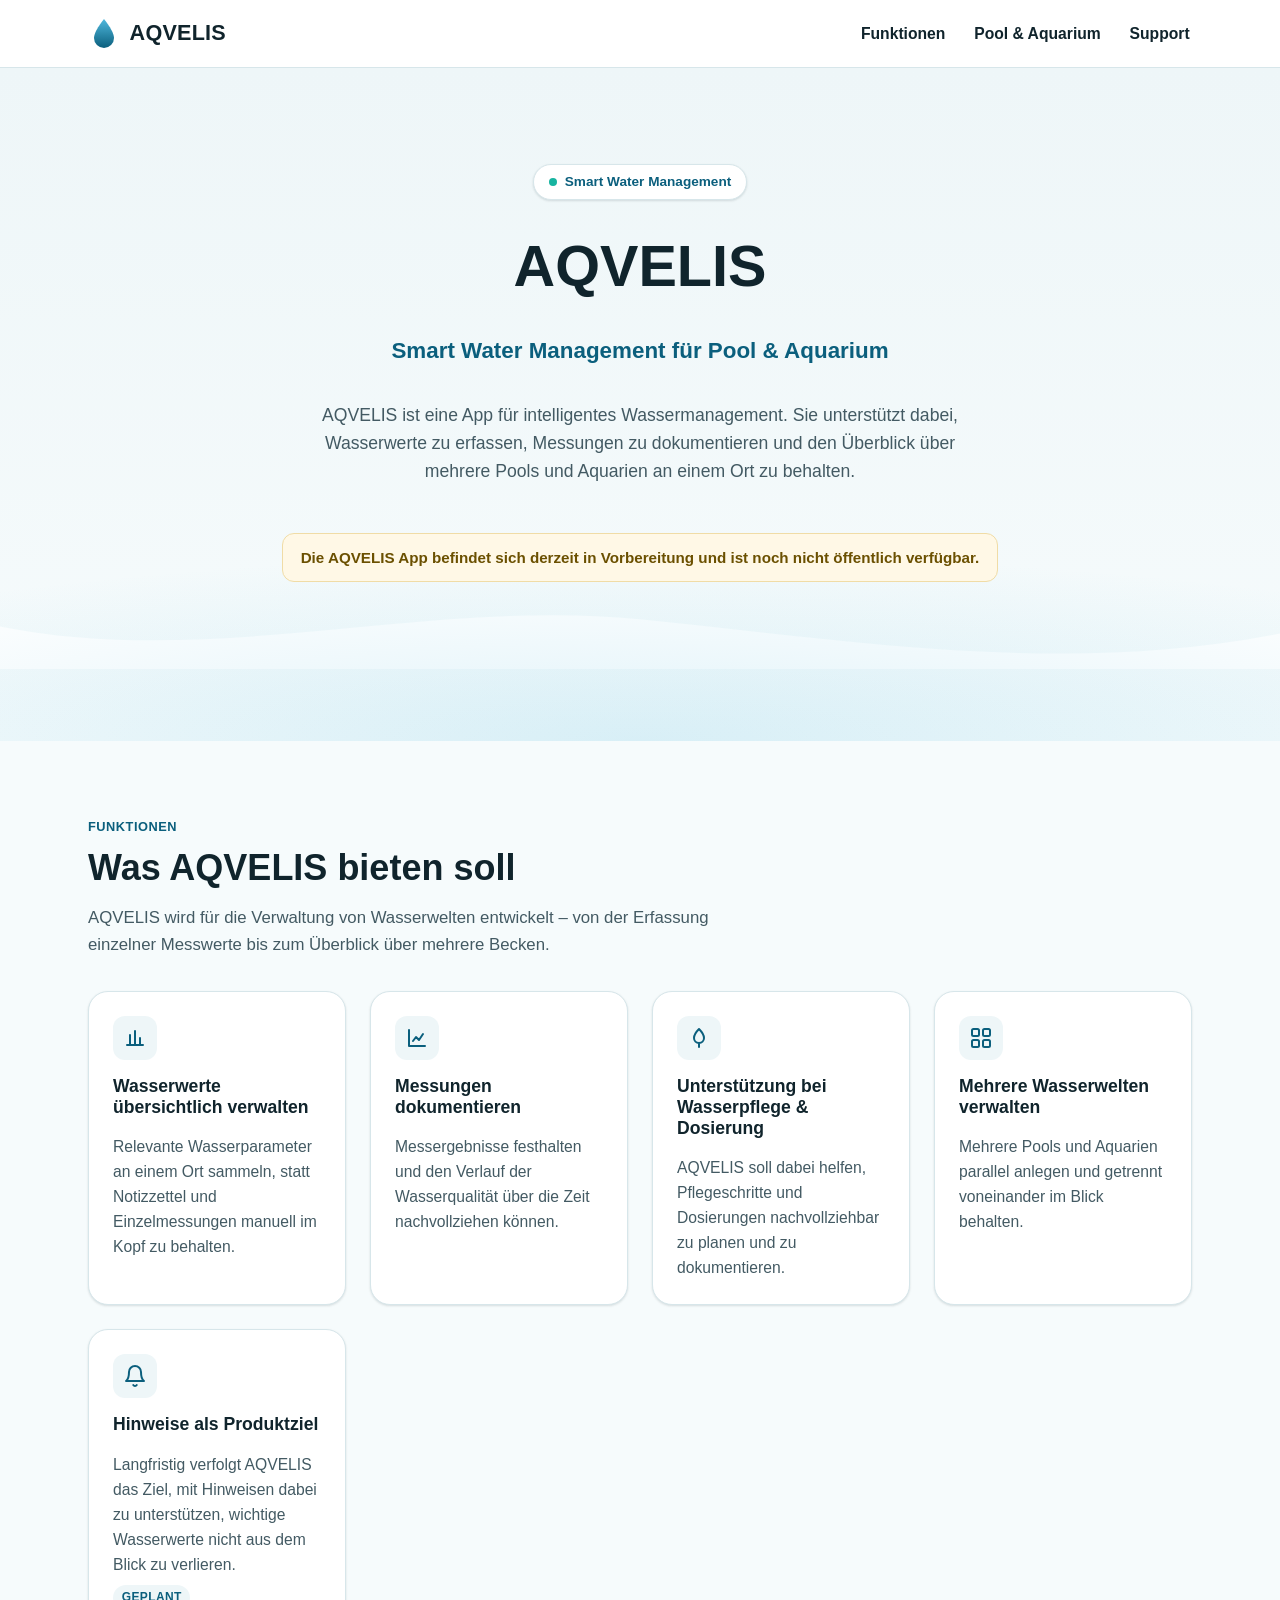
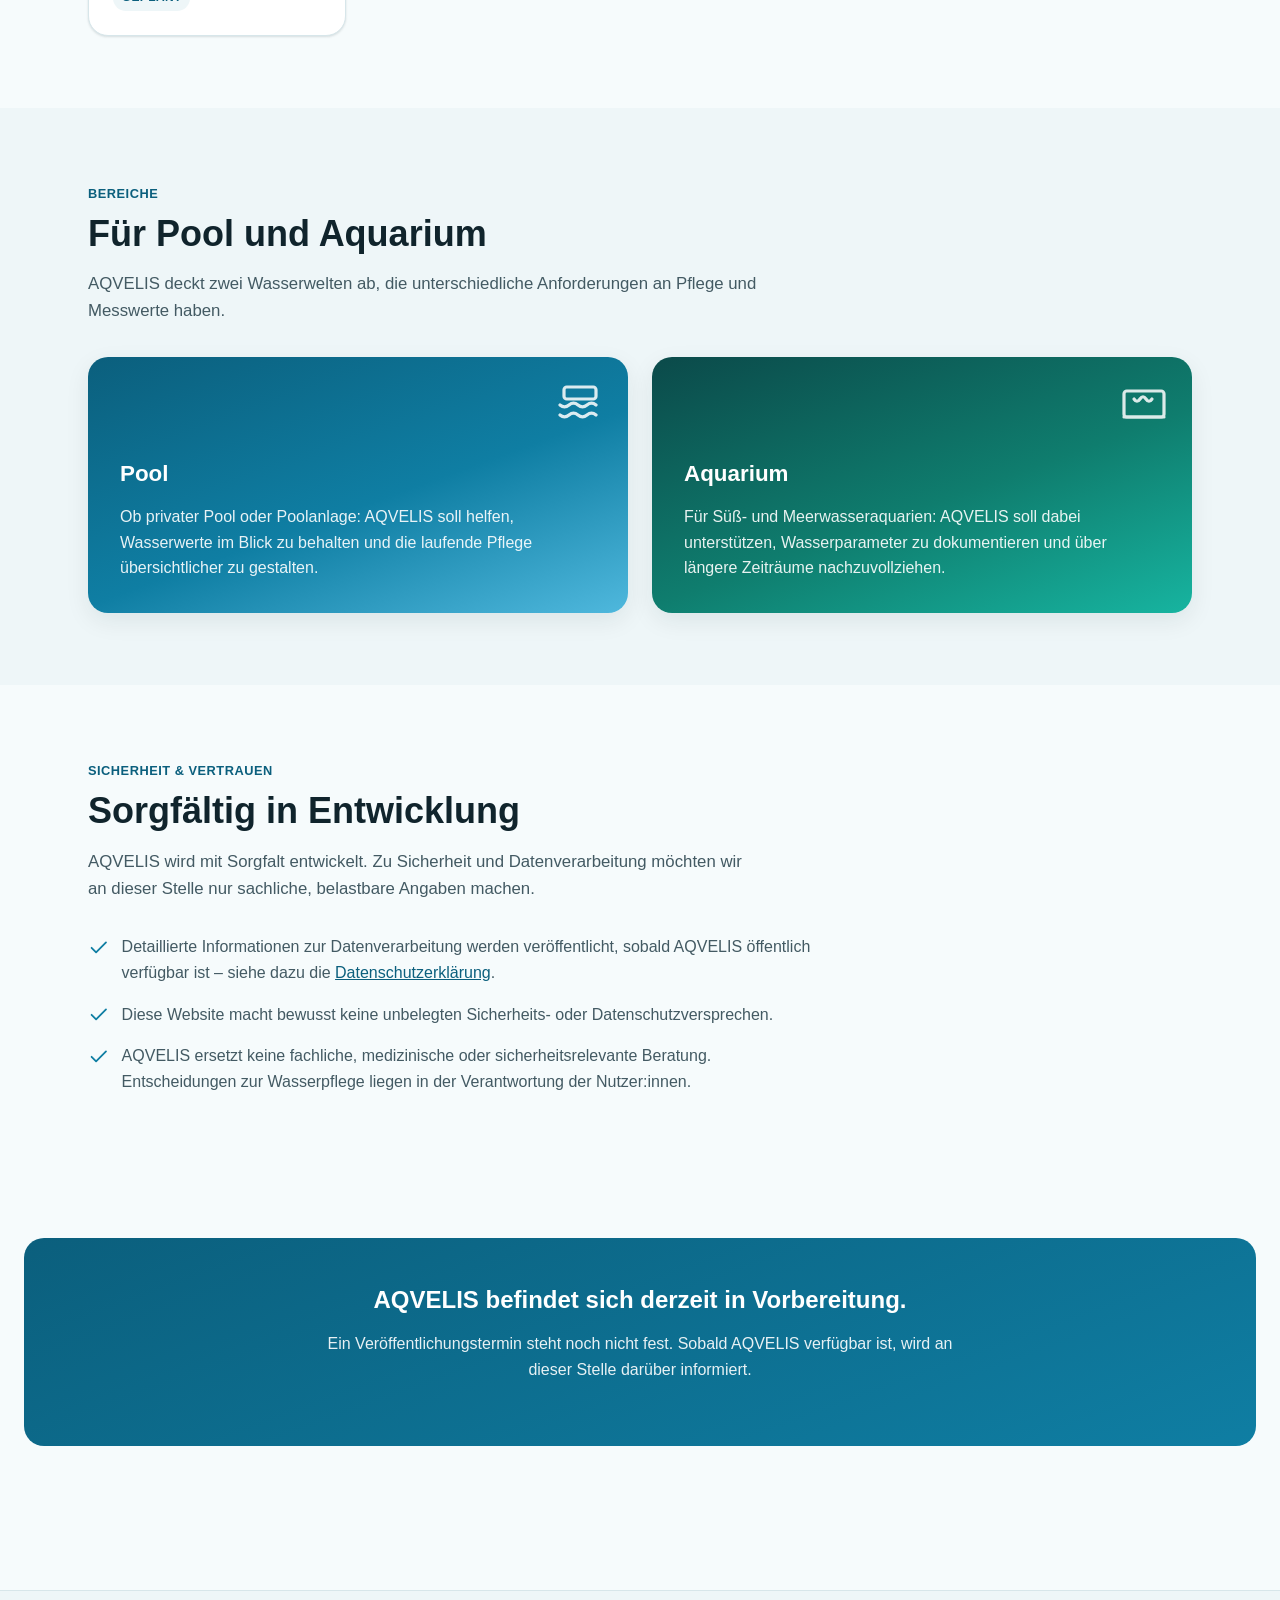
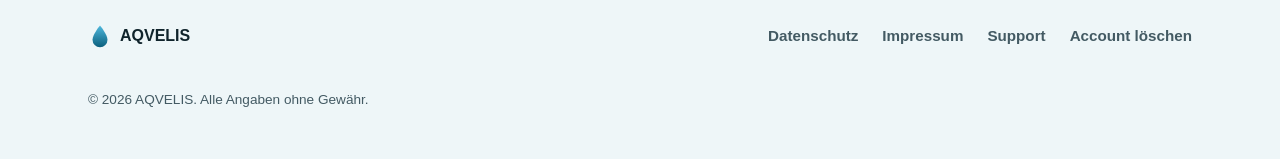
==== index.html @ fda68aaf "feat: prepare AQVELIS website for public release" ====
<!DOCTYPE html>
<html lang="de">
<head>
  <meta charset="UTF-8">
  <meta name="viewport" content="width=device-width, initial-scale=1">
  <title>AQVELIS – Smart Water Management für Pool &amp; Aquarium</title>
  <meta name="description" content="AQVELIS ist eine App für intelligentes Wassermanagement von Pools und Aquarien: Wasserwerte verwalten, Messungen dokumentieren und mehrere Wasserwelten im Blick behalten. Derzeit in Vorbereitung.">
  <link rel="icon" type="image/svg+xml" href="assets/img/favicon.svg">
  <link rel="stylesheet" href="assets/css/style.css">
</head>
<body>
  <a class="skip-link" href="#main">Zum Inhalt springen</a>

  <header class="site-header">
    <div class="container">
      <a class="brand" href="index.html">
        <svg class="brand-mark" viewBox="0 0 64 64" aria-hidden="true">
          <path d="M32 4 C32 4 12 28 12 42 a20 20 0 0 0 40 0 C52 28 32 4 32 4 Z" fill="url(#g1)"/>
          <defs>
            <linearGradient id="g1" x1="0" y1="0" x2="0" y2="1">
              <stop offset="0%" stop-color="#4fb8dd"/>
              <stop offset="100%" stop-color="#0b5f7d"/>
            </linearGradient>
          </defs>
        </svg>
        AQVELIS
      </a>
      <nav class="main-nav" aria-label="Hauptnavigation">
        <ul>
          <li><a href="index.html#funktionen">Funktionen</a></li>
          <li><a href="index.html#pool-aquarium">Pool &amp; Aquarium</a></li>
          <li><a href="support.html">Support</a></li>
        </ul>
      </nav>
    </div>
  </header>

  <main id="main">
    <!-- Hero -->
    <section class="hero">
      <div class="container">
        <span class="hero-eyebrow"><span class="dot" aria-hidden="true"></span>Smart Water Management</span>
        <h1>AQVELIS</h1>
        <p class="tagline">Smart Water Management für Pool &amp; Aquarium</p>
        <p class="lead">
          AQVELIS ist eine App für intelligentes Wassermanagement. Sie unterstützt dabei,
          Wasserwerte zu erfassen, Messungen zu dokumentieren und den Überblick über
          mehrere Pools und Aquarien an einem Ort zu behalten.
        </p>
        <p class="hero-status">
          Die AQVELIS App befindet sich derzeit in Vorbereitung und ist noch nicht
          öffentlich verfügbar.
        </p>
      </div>
      <svg class="wave-divider" viewBox="0 0 1440 80" preserveAspectRatio="none" aria-hidden="true">
        <path fill="currentColor" d="M0,32 C240,80 480,0 720,24 C960,48 1200,88 1440,40 L1440,80 L0,80 Z"></path>
      </svg>
    </section>

    <!-- Produktnutzen -->
    <section id="funktionen">
      <div class="container">
        <div class="section-heading">
          <span class="eyebrow">Funktionen</span>
          <h2>Was AQVELIS bieten soll</h2>
          <p>
            AQVELIS wird für die Verwaltung von Wasserwelten entwickelt – von der
            Erfassung einzelner Messwerte bis zum Überblick über mehrere Becken.
          </p>
        </div>
        <div class="feature-grid">
          <article class="card">
            <div class="icon" aria-hidden="true">
              <svg viewBox="0 0 24 24" fill="none" stroke="currentColor" stroke-width="2" stroke-linecap="round" stroke-linejoin="round">
                <path d="M4 19h16M7 19V9m5 10V5m5 14v-7"/>
              </svg>
            </div>
            <h3>Wasserwerte übersichtlich verwalten</h3>
            <p>Relevante Wasserparameter an einem Ort sammeln, statt Notizzettel und
              Einzelmessungen manuell im Kopf zu behalten.</p>
          </article>

          <article class="card">
            <div class="icon" aria-hidden="true">
              <svg viewBox="0 0 24 24" fill="none" stroke="currentColor" stroke-width="2" stroke-linecap="round" stroke-linejoin="round">
                <path d="M4 4v16h16"/>
                <path d="M8 15l3-4 3 3 4-6"/>
              </svg>
            </div>
            <h3>Messungen dokumentieren</h3>
            <p>Messergebnisse festhalten und den Verlauf der Wasserqualität über die
              Zeit nachvollziehen können.</p>
          </article>

          <article class="card">
            <div class="icon" aria-hidden="true">
              <svg viewBox="0 0 24 24" fill="none" stroke="currentColor" stroke-width="2" stroke-linecap="round" stroke-linejoin="round">
                <path d="M12 3c-3 3-5 6-5 9a5 5 0 0 0 10 0c0-3-2-6-5-9Z"/>
                <path d="M12 21v-3"/>
              </svg>
            </div>
            <h3>Unterstützung bei Wasserpflege &amp; Dosierung</h3>
            <p>AQVELIS soll dabei helfen, Pflegeschritte und Dosierungen nachvollziehbar
              zu planen und zu dokumentieren.</p>
          </article>

          <article class="card">
            <div class="icon" aria-hidden="true">
              <svg viewBox="0 0 24 24" fill="none" stroke="currentColor" stroke-width="2" stroke-linecap="round" stroke-linejoin="round">
                <rect x="3" y="3" width="7" height="7" rx="1.5"/>
                <rect x="14" y="3" width="7" height="7" rx="1.5"/>
                <rect x="3" y="14" width="7" height="7" rx="1.5"/>
                <rect x="14" y="14" width="7" height="7" rx="1.5"/>
              </svg>
            </div>
            <h3>Mehrere Wasserwelten verwalten</h3>
            <p>Mehrere Pools und Aquarien parallel anlegen und getrennt voneinander
              im Blick behalten.</p>
          </article>

          <article class="card">
            <div class="icon" aria-hidden="true">
              <svg viewBox="0 0 24 24" fill="none" stroke="currentColor" stroke-width="2" stroke-linecap="round" stroke-linejoin="round">
                <path d="M18 8a6 6 0 0 0-12 0c0 7-3 9-3 9h18s-3-2-3-9"/>
                <path d="M13.73 21a2 2 0 0 1-3.46 0"/>
              </svg>
            </div>
            <h3>Hinweise als Produktziel</h3>
            <p>Langfristig verfolgt AQVELIS das Ziel, mit Hinweisen dabei zu
              unterstützen, wichtige Wasserwerte nicht aus dem Blick zu verlieren.</p>
            <span class="badge">Geplant</span>
          </article>
        </div>
      </div>
    </section>

    <!-- Bereiche -->
    <section id="pool-aquarium" class="bg-alt">
      <div class="container">
        <div class="section-heading">
          <span class="eyebrow">Bereiche</span>
          <h2>Für Pool und Aquarium</h2>
          <p>AQVELIS deckt zwei Wasserwelten ab, die unterschiedliche Anforderungen an
            Pflege und Messwerte haben.</p>
        </div>
        <div class="areas-grid">
          <article class="area-card pool">
            <svg class="area-icon" viewBox="0 0 24 24" fill="none" stroke="#ffffff" stroke-width="1.6" stroke-linecap="round" stroke-linejoin="round" aria-hidden="true">
              <path d="M2 17c1.5 1.3 3 1.3 4.5 0s3-1.3 4.5 0 3 1.3 4.5 0 3-1.3 4.5 0"/>
              <path d="M2 12c1.5 1.3 3 1.3 4.5 0s3-1.3 4.5 0 3 1.3 4.5 0 3-1.3 4.5 0"/>
              <rect x="4" y="3" width="16" height="6" rx="1.4"/>
            </svg>
            <h3>Pool</h3>
            <p>
              Ob privater Pool oder Poolanlage: AQVELIS soll helfen, Wasserwerte im
              Blick zu behalten und die laufende Pflege übersichtlicher zu gestalten.
            </p>
          </article>

          <article class="area-card aquarium">
            <svg class="area-icon" viewBox="0 0 24 24" fill="none" stroke="#ffffff" stroke-width="1.6" stroke-linecap="round" stroke-linejoin="round" aria-hidden="true">
              <rect x="2" y="5" width="20" height="13" rx="1.4"/>
              <path d="M2 18h20"/>
              <path d="M7 9c1 1.5 2 1.5 3 0s2-1.5 3 0 2 1.5 3 0"/>
            </svg>
            <h3>Aquarium</h3>
            <p>
              Für Süß- und Meerwasseraquarien: AQVELIS soll dabei unterstützen,
              Wasserparameter zu dokumentieren und über längere Zeiträume
              nachzuvollziehen.
            </p>
          </article>
        </div>
      </div>
    </section>

    <!-- Sicherheit / Vertrauen -->
    <section>
      <div class="container">
        <div class="section-heading">
          <span class="eyebrow">Sicherheit &amp; Vertrauen</span>
          <h2>Sorgfältig in Entwicklung</h2>
          <p>AQVELIS wird mit Sorgfalt entwickelt. Zu Sicherheit und Datenverarbeitung
            möchten wir an dieser Stelle nur sachliche, belastbare Angaben machen.</p>
        </div>
        <ul class="trust-list">
          <li>
            <svg viewBox="0 0 24 24" fill="none" stroke="currentColor" stroke-width="2" stroke-linecap="round" stroke-linejoin="round" aria-hidden="true"><path d="M20 6L9 17l-5-5"/></svg>
            <span>Detaillierte Informationen zur Datenverarbeitung werden veröffentlicht, sobald AQVELIS öffentlich verfügbar ist – siehe dazu die <a href="datenschutz.html">Datenschutzerklärung</a>.</span>
          </li>
          <li>
            <svg viewBox="0 0 24 24" fill="none" stroke="currentColor" stroke-width="2" stroke-linecap="round" stroke-linejoin="round" aria-hidden="true"><path d="M20 6L9 17l-5-5"/></svg>
            <span>Diese Website macht bewusst keine unbelegten Sicherheits- oder Datenschutzversprechen.</span>
          </li>
          <li>
            <svg viewBox="0 0 24 24" fill="none" stroke="currentColor" stroke-width="2" stroke-linecap="round" stroke-linejoin="round" aria-hidden="true"><path d="M20 6L9 17l-5-5"/></svg>
            <span>AQVELIS ersetzt keine fachliche, medizinische oder sicherheitsrelevante Beratung. Entscheidungen zur Wasserpflege liegen in der Verantwortung der Nutzer:innen.</span>
          </li>
        </ul>
      </div>
    </section>

    <!-- CTA / Status -->
    <section>
      <div class="status-section">
        <h2>AQVELIS befindet sich derzeit in Vorbereitung.</h2>
        <p>
          Ein Veröffentlichungstermin steht noch nicht fest. Sobald AQVELIS verfügbar
          ist, wird an dieser Stelle darüber informiert.
        </p>
      </div>
    </section>
  </main>

  <footer class="site-footer">
    <div class="container">
      <div class="footer-brand">
        <svg class="brand-mark" viewBox="0 0 64 64" aria-hidden="true">
          <path d="M32 4 C32 4 12 28 12 42 a20 20 0 0 0 40 0 C52 28 32 4 32 4 Z" fill="url(#g2)"/>
          <defs>
            <linearGradient id="g2" x1="0" y1="0" x2="0" y2="1">
              <stop offset="0%" stop-color="#4fb8dd"/>
              <stop offset="100%" stop-color="#0b5f7d"/>
            </linearGradient>
          </defs>
        </svg>
        AQVELIS
      </div>
      <nav class="footer-nav" aria-label="Rechtliches">
        <ul>
          <li><a href="datenschutz.html">Datenschutz</a></li>
          <li><a href="impressum.html">Impressum</a></li>
          <li><a href="support.html">Support</a></li>
          <li><a href="account-loeschen.html">Account löschen</a></li>
        </ul>
      </nav>
      <p class="footer-meta">© 2026 AQVELIS. Alle Angaben ohne Gewähr.</p>
    </div>
  </footer>
</body>
</html>
---- assets/css/style.css ----
/* =========================================================
   AQVELIS – Stylesheet
   Statische Website, keine externen Abhaengigkeiten.
   ========================================================= */

:root {
  --color-bg: #f6fbfc;
  --color-surface: #ffffff;
  --color-surface-alt: #eef6f8;
  --color-text: #10242c;
  --color-text-muted: #435a63;
  --color-border: #d7e6ea;

  --color-primary: #0f7ea3;
  --color-primary-dark: #0b5f7d;
  --color-primary-light: #4fb8dd;
  --color-accent: #17b4a0;

  --color-focus: #0b5f7d;

  --font-base: -apple-system, BlinkMacSystemFont, "Segoe UI", Roboto, Helvetica,
    Arial, sans-serif, "Apple Color Emoji", "Segoe UI Emoji";

  --container-width: 72rem;
  --radius-md: 0.75rem;
  --radius-lg: 1.25rem;
  --space-1: 0.5rem;
  --space-2: 1rem;
  --space-3: 1.5rem;
  --space-4: 2rem;
  --space-5: 3rem;
  --space-6: 4.5rem;
  --space-7: 6rem;

  --shadow-sm: 0 1px 2px rgba(16, 36, 44, 0.06), 0 1px 3px rgba(16, 36, 44, 0.08);
  --shadow-md: 0 8px 24px rgba(16, 36, 44, 0.08);
}

/* ---------- Reset ---------- */
*,
*::before,
*::after {
  box-sizing: border-box;
}

html {
  scroll-behavior: smooth;
}

body {
  margin: 0;
  font-family: var(--font-base);
  color: var(--color-text);
  background-color: var(--color-bg);
  line-height: 1.6;
  -webkit-font-smoothing: antialiased;
}

img,
svg {
  max-width: 100%;
  display: block;
}

h1,
h2,
h3,
h4 {
  line-height: 1.2;
  font-weight: 700;
  margin: 0 0 var(--space-2);
}

p {
  margin: 0 0 var(--space-2);
  color: var(--color-text-muted);
}

a {
  color: var(--color-primary-dark);
}

ul {
  margin: 0;
  padding: 0;
}

/* ---------- Accessibility helpers ---------- */
.sr-only {
  position: absolute;
  width: 1px;
  height: 1px;
  padding: 0;
  margin: -1px;
  overflow: hidden;
  clip: rect(0, 0, 0, 0);
  white-space: nowrap;
  border: 0;
}

.skip-link {
  position: absolute;
  left: var(--space-2);
  top: -3rem;
  background: var(--color-primary-dark);
  color: #fff;
  padding: 0.6rem 1rem;
  border-radius: var(--radius-md);
  z-index: 100;
  transition: top 0.15s ease;
}

.skip-link:focus {
  top: var(--space-2);
}

:focus-visible {
  outline: 3px solid var(--color-focus);
  outline-offset: 2px;
  border-radius: 4px;
}

/* ---------- Layout ---------- */
.container {
  width: 100%;
  max-width: var(--container-width);
  margin-inline: auto;
  padding-inline: var(--space-3);
}

section {
  padding-block: var(--space-6);
}

.section-heading {
  max-width: 42rem;
  margin-bottom: var(--space-4);
}

.section-heading .eyebrow {
  display: inline-block;
  color: var(--color-primary-dark);
  font-weight: 600;
  letter-spacing: 0.04em;
  text-transform: uppercase;
  font-size: 0.8rem;
  margin-bottom: var(--space-1);
}

.section-heading h2 {
  font-size: clamp(1.6rem, 1.3rem + 1.2vw, 2.25rem);
}

.section-heading p {
  font-size: 1.05rem;
}

.bg-alt {
  background-color: var(--color-surface-alt);
}

/* ---------- Header ---------- */
.site-header {
  background-color: var(--color-surface);
  border-bottom: 1px solid var(--color-border);
  position: sticky;
  top: 0;
  z-index: 50;
}

.site-header .container {
  display: flex;
  flex-wrap: wrap;
  align-items: center;
  justify-content: space-between;
  gap: var(--space-2);
  padding-block: var(--space-2);
}

.brand {
  display: inline-flex;
  align-items: center;
  gap: 0.6rem;
  font-size: 1.35rem;
  font-weight: 800;
  color: var(--color-text);
  text-decoration: none;
  letter-spacing: 0.01em;
}

.brand:hover {
  color: var(--color-primary-dark);
}

.brand .brand-mark {
  width: 2rem;
  height: 2rem;
  flex-shrink: 0;
}

.main-nav ul {
  display: flex;
  flex-wrap: wrap;
  list-style: none;
  gap: var(--space-1) var(--space-3);
}

.main-nav a {
  text-decoration: none;
  color: var(--color-text);
  font-weight: 600;
  font-size: 0.98rem;
  padding: 0.35rem 0.15rem;
  border-bottom: 2px solid transparent;
}

.main-nav a:hover {
  color: var(--color-primary-dark);
  border-bottom-color: var(--color-primary-light);
}

/* ---------- Buttons ---------- */
.btn {
  display: inline-flex;
  align-items: center;
  justify-content: center;
  gap: 0.5rem;
  padding: 0.85rem 1.6rem;
  border-radius: var(--radius-md);
  font-weight: 700;
  text-decoration: none;
  font-size: 1rem;
  border: 2px solid transparent;
  cursor: default;
}

.btn-primary {
  background-color: var(--color-primary-dark);
  color: #fff;
}

.btn-secondary {
  background-color: transparent;
  color: var(--color-primary-dark);
  border-color: var(--color-primary-dark);
}

/* ---------- Hero ---------- */
.hero {
  position: relative;
  overflow: hidden;
  background: linear-gradient(180deg, var(--color-surface-alt) 0%, var(--color-bg) 100%);
  padding-block: var(--space-7) var(--space-6);
}

.hero::before {
  content: "";
  position: absolute;
  inset: auto 0 0 0;
  height: 40%;
  background: radial-gradient(120% 100% at 50% 100%, rgba(79, 184, 221, 0.18), transparent 70%);
  pointer-events: none;
}

.hero .container {
  position: relative;
  display: grid;
  gap: var(--space-4);
  justify-items: center;
  text-align: center;
}

.hero-eyebrow {
  display: inline-flex;
  align-items: center;
  gap: 0.5rem;
  background-color: var(--color-surface);
  border: 1px solid var(--color-border);
  color: var(--color-primary-dark);
  font-weight: 700;
  font-size: 0.85rem;
  padding: 0.4rem 0.9rem;
  border-radius: 999px;
  box-shadow: var(--shadow-sm);
}

.hero-eyebrow .dot {
  width: 0.5rem;
  height: 0.5rem;
  border-radius: 50%;
  background-color: var(--color-accent);
  flex-shrink: 0;
}

.hero h1 {
  font-size: clamp(2.4rem, 1.9rem + 2.2vw, 3.6rem);
  margin-bottom: 0;
}

.hero .tagline {
  font-size: clamp(1.1rem, 1rem + 0.5vw, 1.5rem);
  font-weight: 600;
  color: var(--color-primary-dark);
  margin: 0;
}

.hero .lead {
  max-width: 42rem;
  font-size: 1.1rem;
}

.hero-status {
  display: inline-flex;
  align-items: center;
  gap: 0.6rem;
  background-color: #fff8e6;
  border: 1px solid #f0dca6;
  color: #6b5000;
  font-weight: 600;
  font-size: 0.95rem;
  padding: 0.7rem 1.1rem;
  border-radius: var(--radius-md);
}

.wave-divider {
  display: block;
  width: 100%;
  height: auto;
  color: var(--color-surface);
}

/* ---------- Feature grid ---------- */
.feature-grid {
  display: grid;
  grid-template-columns: repeat(auto-fit, minmax(15.5rem, 1fr));
  gap: var(--space-3);
}

.card {
  background-color: var(--color-surface);
  border: 1px solid var(--color-border);
  border-radius: var(--radius-lg);
  padding: var(--space-3);
  box-shadow: var(--shadow-sm);
}

.card .icon {
  width: 2.75rem;
  height: 2.75rem;
  border-radius: var(--radius-md);
  background-color: var(--color-surface-alt);
  color: var(--color-primary-dark);
  display: flex;
  align-items: center;
  justify-content: center;
  margin-bottom: var(--space-2);
}

.card .icon svg {
  width: 1.5rem;
  height: 1.5rem;
}

.card h3 {
  font-size: 1.1rem;
}

.card p {
  margin-bottom: 0;
  font-size: 0.98rem;
}

.card .badge {
  display: inline-block;
  margin-top: var(--space-1);
  font-size: 0.75rem;
  font-weight: 700;
  text-transform: uppercase;
  letter-spacing: 0.03em;
  color: var(--color-primary-dark);
  background-color: var(--color-surface-alt);
  padding: 0.2rem 0.55rem;
  border-radius: 999px;
}

/* ---------- Bereiche (Pool / Aquarium) ---------- */
.areas-grid {
  display: grid;
  grid-template-columns: repeat(auto-fit, minmax(18rem, 1fr));
  gap: var(--space-3);
}

.area-card {
  position: relative;
  border-radius: var(--radius-lg);
  padding: var(--space-4);
  color: #fff;
  overflow: hidden;
  min-height: 16rem;
  display: flex;
  flex-direction: column;
  justify-content: flex-end;
  box-shadow: var(--shadow-md);
}

.area-card.pool {
  background: linear-gradient(160deg, #0b5f7d 0%, #0f7ea3 55%, #4fb8dd 100%);
}

.area-card.aquarium {
  background: linear-gradient(160deg, #0b4a4a 0%, #0f7d6e 55%, #17b4a0 100%);
}

.area-card .area-icon {
  position: absolute;
  top: var(--space-3);
  right: var(--space-3);
  width: 3rem;
  height: 3rem;
  opacity: 0.85;
}

.area-card h3 {
  font-size: 1.4rem;
  color: #fff;
}

.area-card p {
  color: rgba(255, 255, 255, 0.9);
  margin-bottom: 0;
}

/* ---------- Trust section ---------- */
.trust-list {
  list-style: none;
  display: grid;
  gap: var(--space-2);
  max-width: 46rem;
}

.trust-list li {
  display: flex;
  gap: 0.75rem;
  align-items: flex-start;
  color: var(--color-text-muted);
}

.trust-list svg {
  flex-shrink: 0;
  width: 1.35rem;
  height: 1.35rem;
  margin-top: 0.15rem;
  color: var(--color-primary);
}

/* ---------- CTA / Status section ---------- */
.status-section {
  background: linear-gradient(160deg, var(--color-primary-dark), var(--color-primary));
  color: #fff;
  border-radius: var(--radius-lg);
  padding: var(--space-5) var(--space-4);
  text-align: center;
  margin-inline: var(--space-3);
}

.status-section h2 {
  color: #fff;
}

.status-section p {
  color: rgba(255, 255, 255, 0.9);
  max-width: 40rem;
  margin-inline: auto;
}

/* ---------- Footer ---------- */
.site-footer {
  border-top: 1px solid var(--color-border);
  background-color: var(--color-surface-alt);
  padding-block: var(--space-4);
  margin-top: var(--space-6);
}

.site-footer .container {
  display: flex;
  flex-wrap: wrap;
  gap: var(--space-3);
  align-items: center;
  justify-content: space-between;
}

.footer-brand {
  display: flex;
  align-items: center;
  gap: 0.5rem;
  font-weight: 700;
  color: var(--color-text);
}

.footer-brand .brand-mark {
  width: 1.5rem;
  height: 1.5rem;
}

.footer-nav ul {
  display: flex;
  flex-wrap: wrap;
  list-style: none;
  gap: var(--space-1) var(--space-3);
}

.footer-nav a {
  color: var(--color-text-muted);
  text-decoration: none;
  font-size: 0.95rem;
  font-weight: 600;
}

.footer-nav a:hover {
  color: var(--color-primary-dark);
  text-decoration: underline;
}

.footer-meta {
  width: 100%;
  font-size: 0.85rem;
  color: var(--color-text-muted);
  margin-top: var(--space-2);
}

/* ---------- Legal / content pages ---------- */
.page-header {
  padding-block: var(--space-6) var(--space-4);
  background-color: var(--color-surface-alt);
  border-bottom: 1px solid var(--color-border);
}

.page-header h1 {
  font-size: clamp(1.9rem, 1.6rem + 1.2vw, 2.6rem);
}

.page-header .lead {
  max-width: 40rem;
  font-size: 1.05rem;
}

.notice-box {
  background-color: #fff8e6;
  border: 1px solid #f0dca6;
  color: #6b5000;
  border-radius: var(--radius-md);
  padding: var(--space-2) var(--space-3);
  margin-block: var(--space-3);
  font-size: 0.98rem;
}

.notice-box strong {
  color: #4a3900;
}

.placeholder {
  background-color: #fdeeee;
  color: #7a1f1f;
  border: 1px dashed #e4a3a3;
  border-radius: 0.3rem;
  padding: 0.05rem 0.4rem;
  font-weight: 700;
  font-size: 0.92em;
  white-space: nowrap;
}

.prose {
  max-width: 46rem;
  padding-block: var(--space-5);
}

.prose h2 {
  font-size: 1.35rem;
  margin-top: var(--space-4);
}

.prose h2:first-child {
  margin-top: 0;
}

.prose ul {
  list-style: disc;
  padding-left: 1.4rem;
  margin-bottom: var(--space-2);
  color: var(--color-text-muted);
}

.prose li {
  margin-bottom: 0.4rem;
}

.prose a {
  color: var(--color-primary-dark);
}

.back-link {
  display: inline-flex;
  align-items: center;
  gap: 0.4rem;
  font-weight: 600;
  text-decoration: none;
  margin-bottom: var(--space-3);
}

/* ---------- Responsive ---------- */
@media (max-width: 40rem) {
  .site-header .container {
    justify-content: center;
    text-align: center;
  }

  .main-nav ul {
    justify-content: center;
  }

  .status-section {
    margin-inline: var(--space-2);
    padding: var(--space-4) var(--space-2);
  }

  .footer-nav ul {
    justify-content: center;
  }

  .site-footer .container {
    justify-content: center;
    text-align: center;
  }
}

/* ---------- Reduced motion ---------- */
@media (prefers-reduced-motion: reduce) {
  html {
    scroll-behavior: auto;
  }

  * {
    animation-duration: 0.001ms !important;
    animation-iteration-count: 1 !important;
    transition-duration: 0.001ms !important;
    scroll-behavior: auto !important;
  }
}
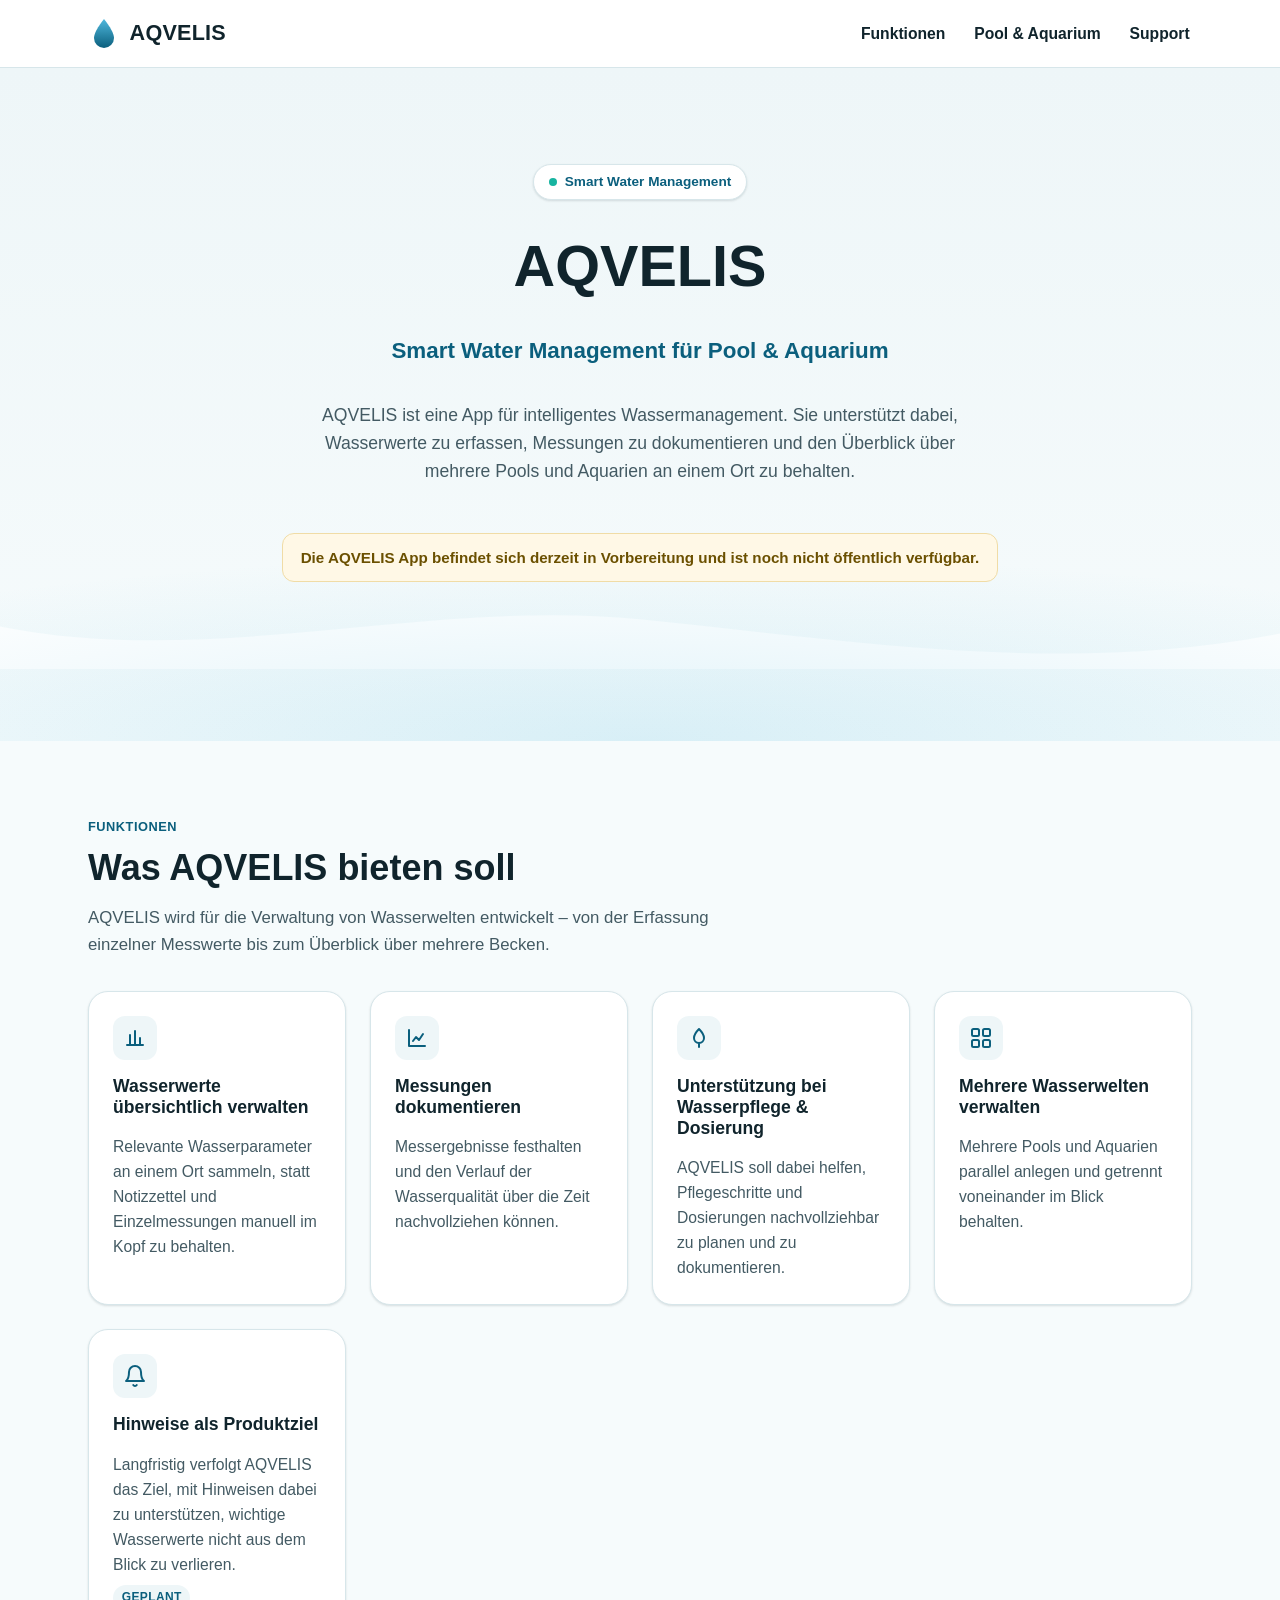
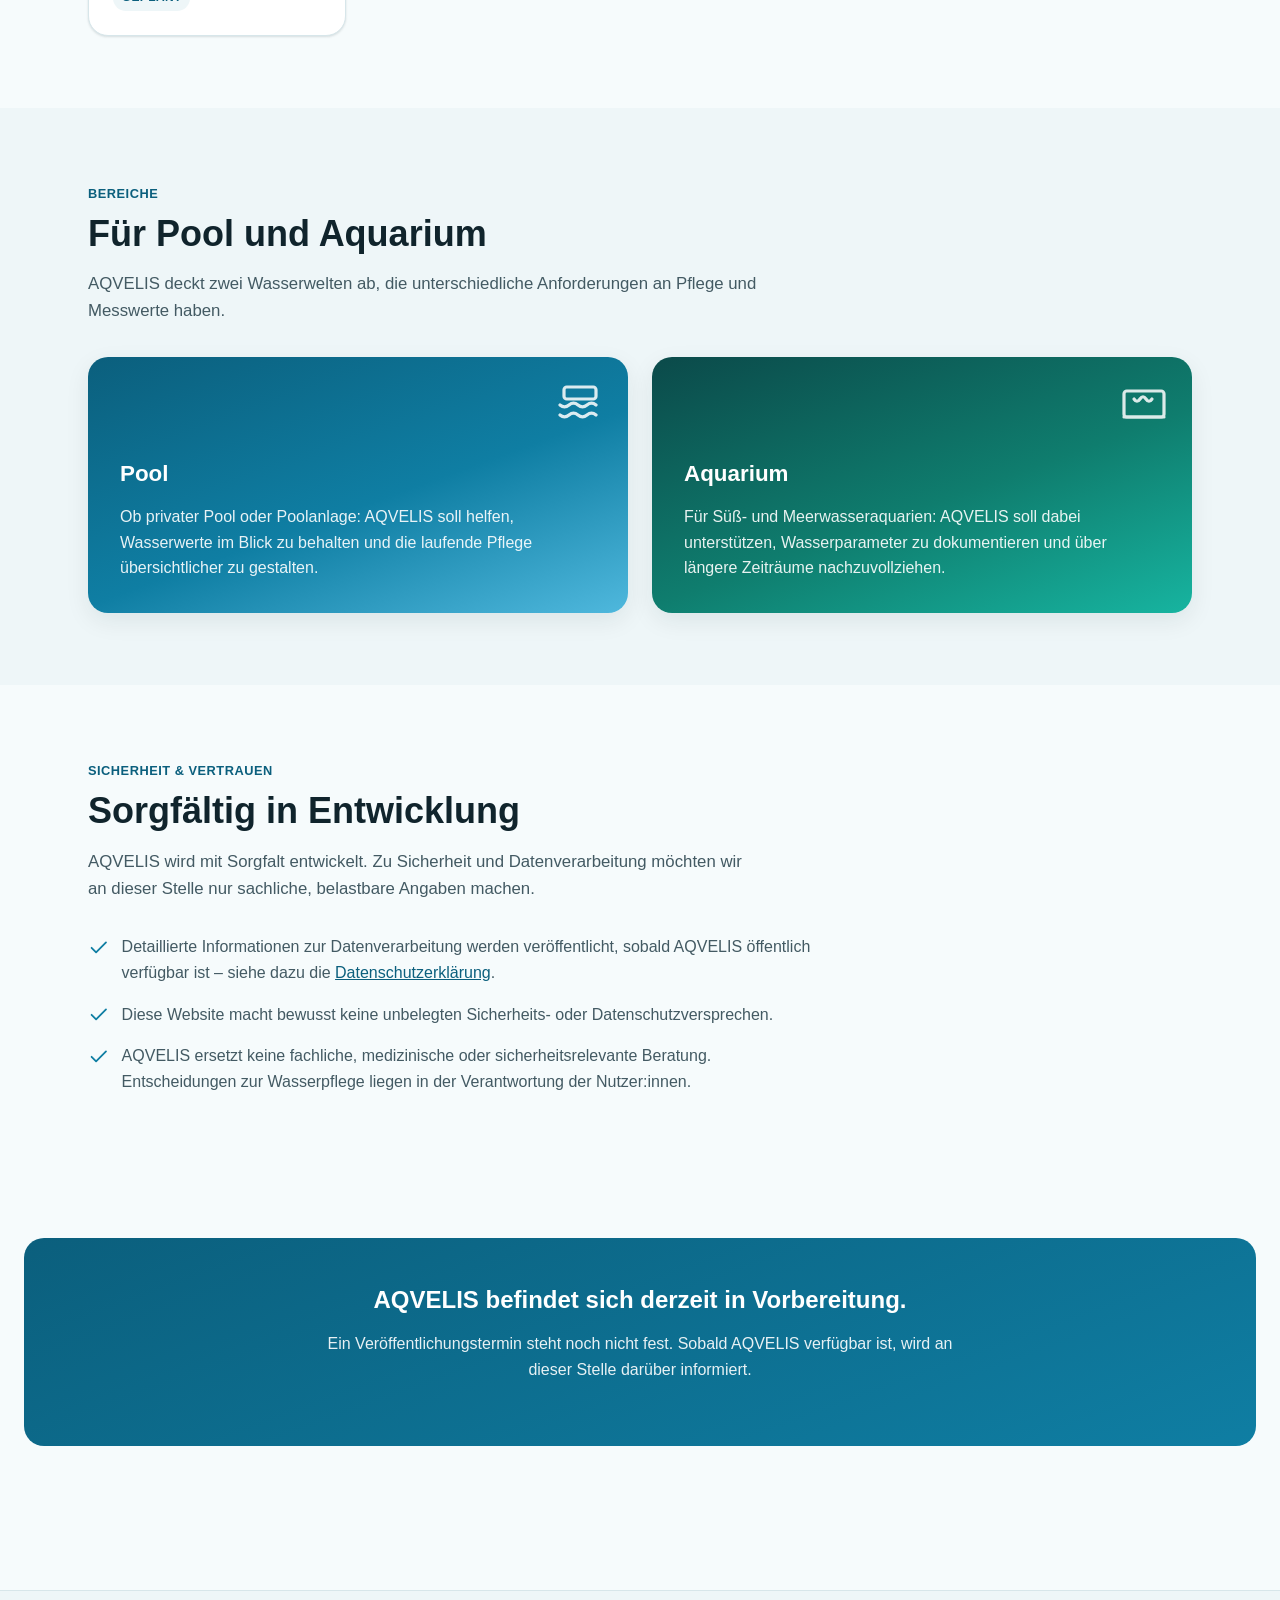
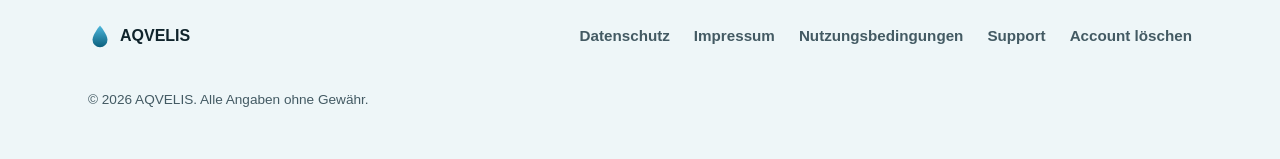
==== commit dc60313b: "feat: add AQVELIS terms of use Co-Authored-By: Claude Sonnet 5 <noreply@anthropic.com>" ====
--- a/index.html
+++ b/index.html
@@ -230,6 +230,7 @@
         <ul>
           <li><a href="datenschutz.html">Datenschutz</a></li>
           <li><a href="impressum.html">Impressum</a></li>
+          <li><a href="nutzungsbedingungen.html">Nutzungsbedingungen</a></li>
           <li><a href="support.html">Support</a></li>
           <li><a href="account-loeschen.html">Account löschen</a></li>
         </ul>
